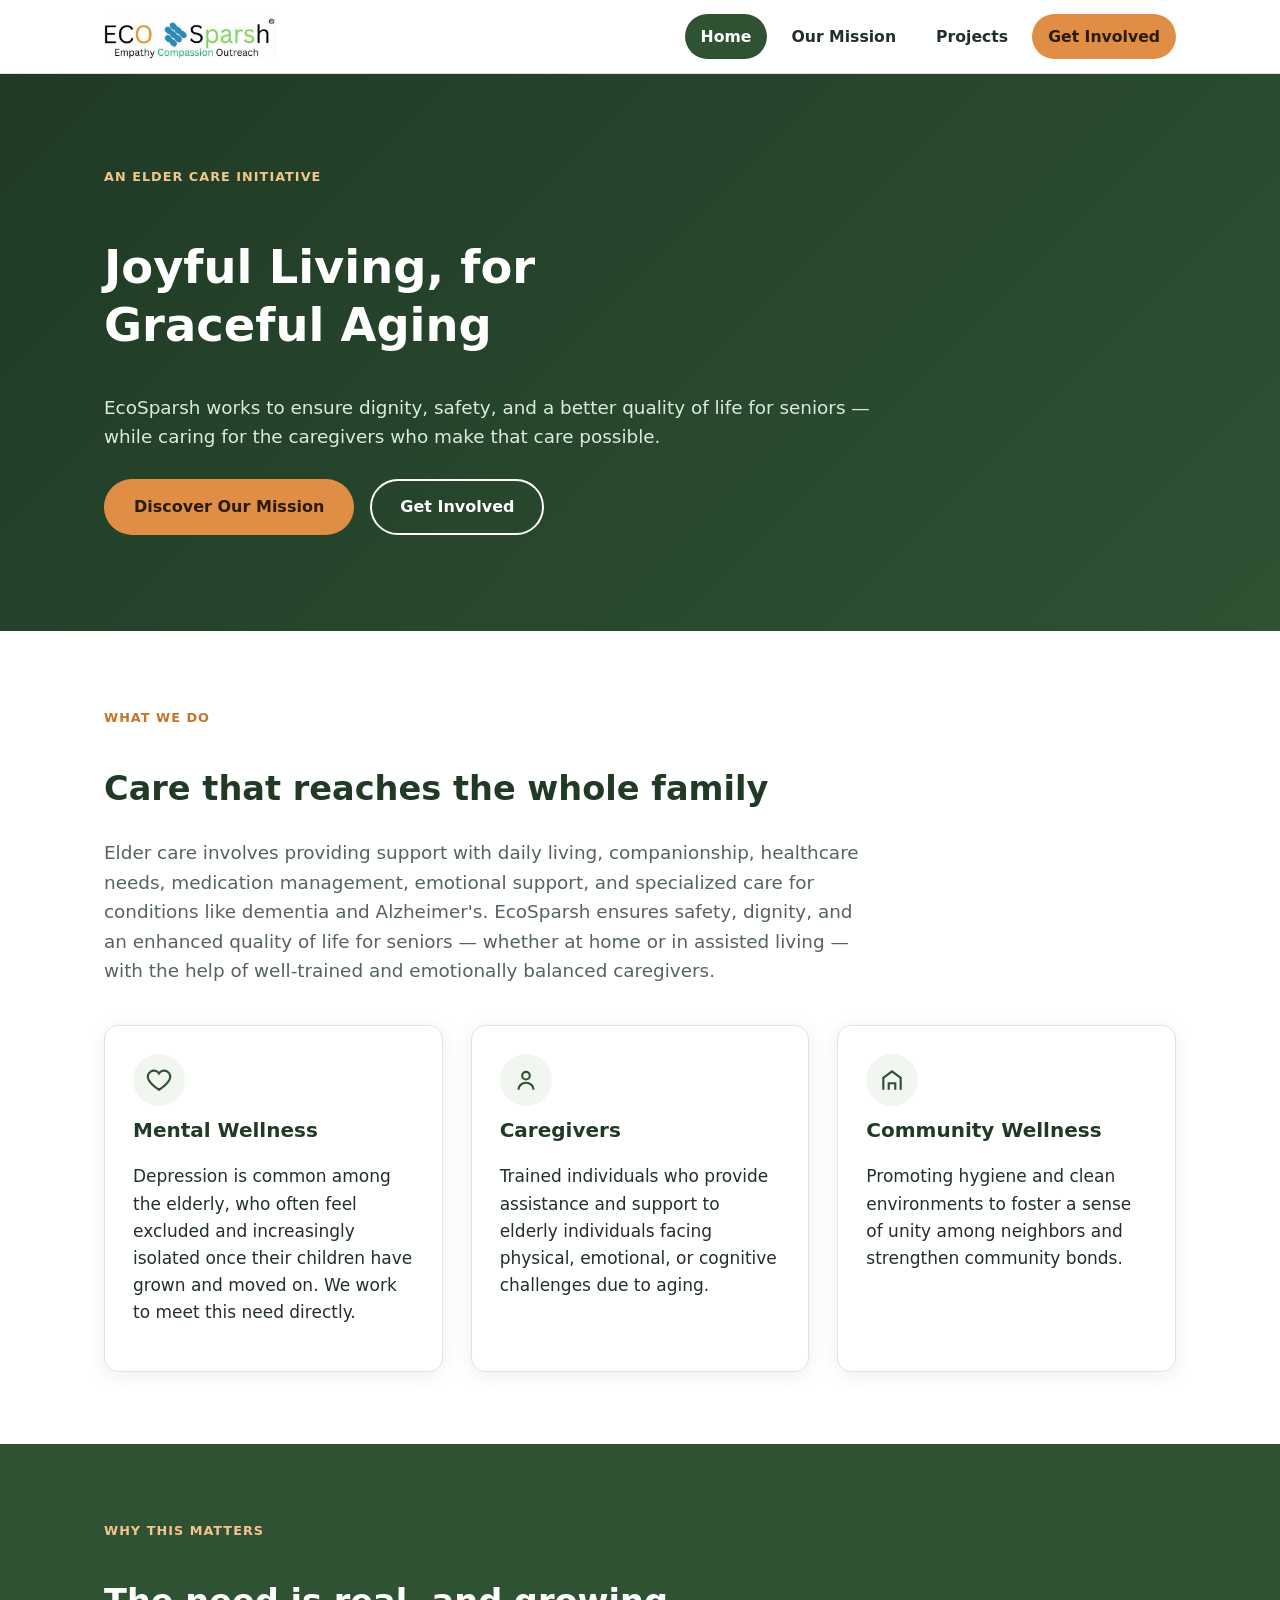
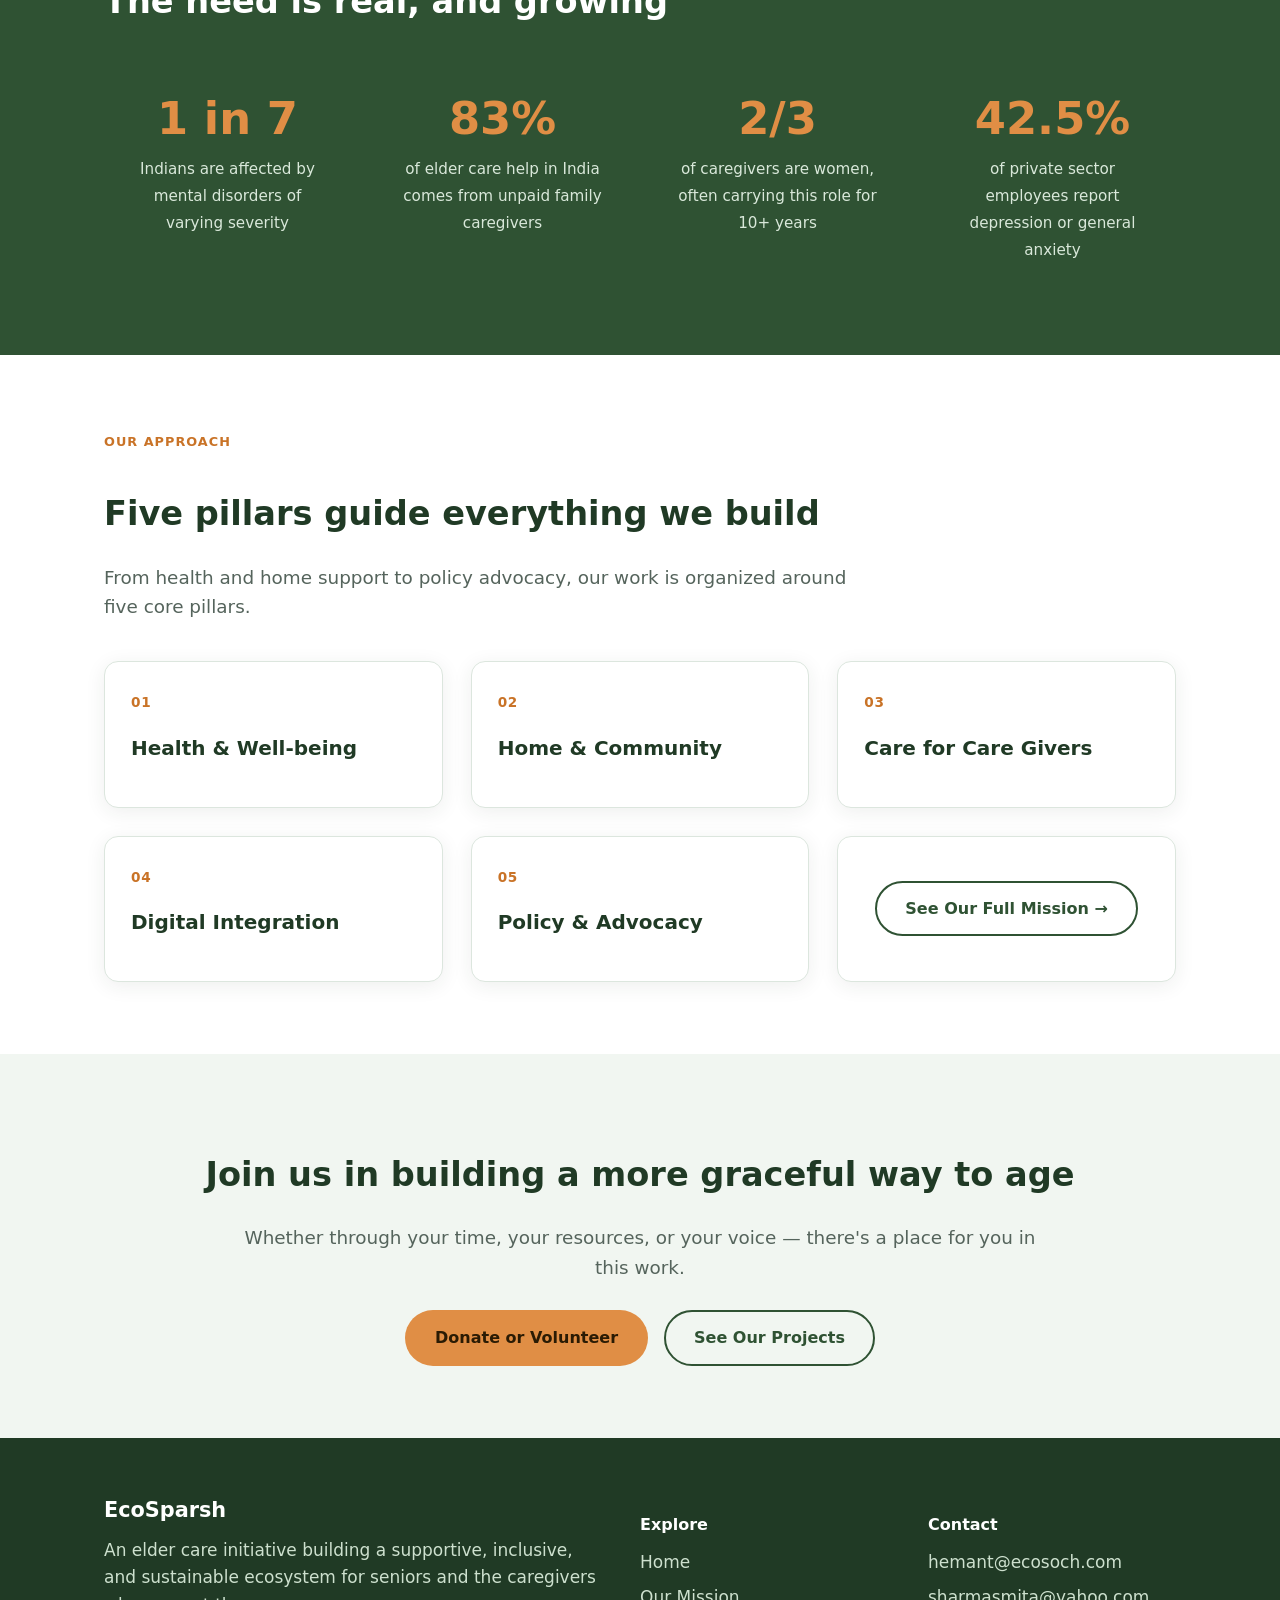
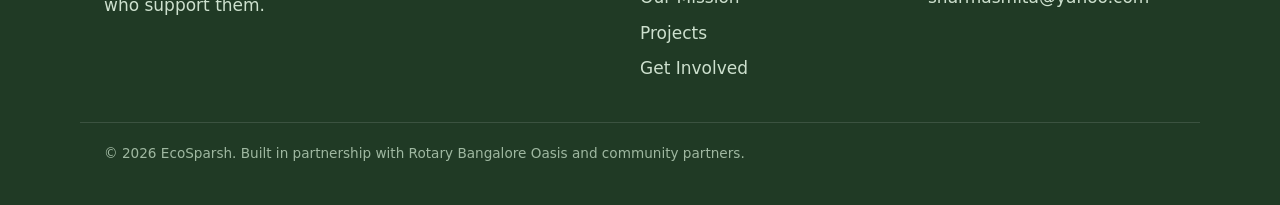
==== index.html @ 5dba7f8b "Initial Upload" ====
<!DOCTYPE html>
<html lang="en">
<head>
<meta charset="UTF-8">
<meta name="viewport" content="width=device-width, initial-scale=1.0">
<title>EcoSparsh — Joyful Living, for Graceful Aging</title>
<meta name="description" content="EcoSparsh is an elder care initiative building a supportive, inclusive, and sustainable ecosystem for seniors and the caregivers who support them.">
<link rel="icon" href="data:image/svg+xml,%3Csvg xmlns='http://www.w3.org/2000/svg' viewBox='0 0 40 40'%3E%3Ccircle cx='20' cy='20' r='20' fill='%232F5233'/%3E%3Cpath d='M20 30c-5-3-8-7-8-12 0-4 3-7 7-7 3 0 5 2 5 2s2-2 5-2c4 0 7 3 7 7 0 5-3 9-8 12l-4 2-4-2z' fill='%23fff'/%3E%3C/svg%3E">
<link rel="stylesheet" href="css/style.css">
</head>
<body>

<header class="site-header">
  <div class="container nav-wrap">
    <a class="brand" href="index.html">
      <img src="images/EcoSparshLogo.jpeg" alt="EcoSparsh" class="logo-img">
    </a>
    <button class="nav-toggle" aria-label="Toggle navigation" aria-expanded="false">
      <span></span><span></span><span></span>
    </button>
    <nav class="site-nav">
      <ul>
        <li><a href="index.html" class="active">Home</a></li>
        <li><a href="mission.html">Our Mission</a></li>
        <li><a href="projects.html">Projects</a></li>
        <li><a href="get-involved.html" class="nav-cta">Get Involved</a></li>
      </ul>
    </nav>
  </div>
</header>

<main>

  <section class="hero">
    <div class="container">
      <span class="eyebrow">An Elder Care Initiative</span>
      <h1>Joyful Living, for Graceful Aging</h1>
      <p class="lede">EcoSparsh works to ensure dignity, safety, and a better quality of life for seniors — while caring for the caregivers who make that care possible.</p>
      <div class="btn-row">
        <a href="mission.html" class="btn btn-accent">Discover Our Mission</a>
        <a href="get-involved.html" class="btn btn-outline">Get Involved</a>
      </div>
    </div>
  </section>

  <section class="section">
    <div class="container">
      <div class="section-head">
        <span class="eyebrow">What We Do</span>
        <h2>Care that reaches the whole family</h2>
        <p class="lede">
          Elder care involves providing support with daily living, companionship, healthcare needs, medication
          management, emotional support, and specialized care for conditions like dementia and Alzheimer's.
          EcoSparsh ensures safety, dignity, and an enhanced quality of life for seniors — whether at home or
          in assisted living — with the help of well-trained and emotionally balanced caregivers.
        </p>
      </div>

      <div class="grid grid-3">
        <div class="card">
          <div class="icon-badge">
            <svg viewBox="0 0 24 24" fill="none" stroke="#2F5233" stroke-width="2"><path d="M12 21s-7-4.5-9.5-9A5.5 5.5 0 0 1 12 6a5.5 5.5 0 0 1 9.5 6c-2.5 4.5-9.5 9-9.5 9z"/></svg>
          </div>
          <h3>Mental Wellness</h3>
          <p>Depression is common among the elderly, who often feel excluded and increasingly isolated once their children have grown and moved on. We work to meet this need directly.</p>
        </div>
        <div class="card">
          <div class="icon-badge">
            <svg viewBox="0 0 24 24" fill="none" stroke="#2F5233" stroke-width="2"><circle cx="12" cy="8" r="3.5"/><path d="M5 21c0-4 3.5-6.5 7-6.5S19 17 19 21"/></svg>
          </div>
          <h3>Caregivers</h3>
          <p>Trained individuals who provide assistance and support to elderly individuals facing physical, emotional, or cognitive challenges due to aging.</p>
        </div>
        <div class="card">
          <div class="icon-badge">
            <svg viewBox="0 0 24 24" fill="none" stroke="#2F5233" stroke-width="2"><path d="M4 21V10l8-6 8 6v11"/><path d="M9 21v-6h6v6"/></svg>
          </div>
          <h3>Community Wellness</h3>
          <p>Promoting hygiene and clean environments to foster a sense of unity among neighbors and strengthen community bonds.</p>
        </div>
      </div>
    </div>
  </section>

  <section class="section section-primary">
    <div class="container">
      <div class="section-head">
        <span class="eyebrow">Why This Matters</span>
        <h2>The need is real, and growing</h2>
      </div>
      <div class="grid grid-4">
        <div class="stat">
          <span class="stat-num">1 in 7</span>
          <span class="stat-label">Indians are affected by mental disorders of varying severity</span>
        </div>
        <div class="stat">
          <span class="stat-num">83%</span>
          <span class="stat-label">of elder care help in India comes from unpaid family caregivers</span>
        </div>
        <div class="stat">
          <span class="stat-num">2/3</span>
          <span class="stat-label">of caregivers are women, often carrying this role for 10+ years</span>
        </div>
        <div class="stat">
          <span class="stat-num">42.5%</span>
          <span class="stat-label">of private sector employees report depression or general anxiety</span>
        </div>
      </div>
    </div>
  </section>

  <section class="section">
    <div class="container">
      <div class="section-head">
        <span class="eyebrow">Our Approach</span>
        <h2>Five pillars guide everything we build</h2>
        <p class="lede">From health and home support to policy advocacy, our work is organized around five core pillars.</p>
      </div>
      <div class="grid grid-3">
        <div class="pillar-card"><span class="pillar-index">01</span><h3>Health &amp; Well-being</h3></div>
        <div class="pillar-card"><span class="pillar-index">02</span><h3>Home &amp; Community</h3></div>
        <div class="pillar-card"><span class="pillar-index">03</span><h3>Care for Care Givers</h3></div>
        <div class="pillar-card"><span class="pillar-index">04</span><h3>Digital Integration</h3></div>
        <div class="pillar-card"><span class="pillar-index">05</span><h3>Policy &amp; Advocacy</h3></div>
        <div class="pillar-card" style="display:flex;align-items:center;justify-content:center;">
          <a href="mission.html" class="btn btn-outline-dark">See Our Full Mission →</a>
        </div>
      </div>
    </div>
  </section>

  <section class="section section-alt">
    <div class="container" style="text-align:center;">
      <h2>Join us in building a more graceful way to age</h2>
      <p class="lede" style="margin:0 auto 0;">Whether through your time, your resources, or your voice — there's a place for you in this work.</p>
      <div class="btn-row" style="justify-content:center;">
        <a href="get-involved.html" class="btn btn-accent">Donate or Volunteer</a>
        <a href="projects.html" class="btn btn-outline-dark">See Our Projects</a>
      </div>
    </div>
  </section>

</main>

<footer class="site-footer">
  <div class="container footer-grid">
    <div>
      <span class="footer-brand">EcoSparsh</span>
      <p>An elder care initiative building a supportive, inclusive, and sustainable ecosystem for seniors and the caregivers who support them.</p>
    </div>
    <div>
      <h4>Explore</h4>
      <ul>
        <li><a href="index.html">Home</a></li>
        <li><a href="mission.html">Our Mission</a></li>
        <li><a href="projects.html">Projects</a></li>
        <li><a href="get-involved.html">Get Involved</a></li>
      </ul>
    </div>
    <div>
      <h4>Contact</h4>
      <ul>
        <li><a href="mailto:hemant@ecosoch.com">hemant@ecosoch.com</a></li>
        <li><a href="mailto:sharmasmita@yahoo.com">sharmasmita@yahoo.com</a></li>
      </ul>
    </div>
  </div>
  <div class="container footer-bottom">
    <p>&copy; 2026 EcoSparsh. Built in partnership with Rotary Bangalore Oasis and community partners.</p>
  </div>
</footer>

<script src="js/main.js"></script>
</body>
</html>
---- css/style.css ----
/* EcoSparsh — shared stylesheet */

:root {
  --color-primary: #2F5233;
  --color-primary-dark: #203A25;
  --color-primary-light: #4C7A52;
  --color-accent: #E08E45;
  --color-accent-dark: #C97327;
  --color-bg: #FFFFFF;
  --color-bg-alt: #F1F6F1;
  --color-text: #22302A;
  --color-text-muted: #55645C;
  --color-border: #DCE6DE;
  --radius: 14px;
  --shadow: 0 4px 20px rgba(34, 48, 42, 0.08);
  --max-width: 1120px;
  --font: "Segoe UI", system-ui, -apple-system, "Helvetica Neue", Arial, sans-serif;
}

* {
  box-sizing: border-box;
}

html {
  scroll-behavior: smooth;
}

body {
  margin: 0;
  font-family: var(--font);
  color: var(--color-text);
  background: var(--color-bg);
  line-height: 1.6;
  font-size: 17px;
}

h1, h2, h3, h4 {
  line-height: 1.25;
  font-weight: 700;
  color: var(--color-primary-dark);
}

h1 { font-size: clamp(2rem, 4vw, 2.9rem); }
h2 { font-size: clamp(1.5rem, 3vw, 2.1rem); }
h3 { font-size: 1.25rem; }

p { margin: 0 0 1rem; }

a {
  color: var(--color-primary);
  text-decoration: none;
}
a:hover, a:focus-visible {
  text-decoration: underline;
}

img { max-width: 100%; display: block; }

ul { margin: 0; padding: 0; }

.container {
  max-width: var(--max-width);
  margin: 0 auto;
  padding: 0 24px;
}

.section {
  padding: 72px 0;
}
.section-alt {
  background: var(--color-bg-alt);
}
.section-primary {
  background: var(--color-primary);
  color: #EFF5EF;
}
.section-primary h2, .section-primary h3 {
  color: #FFFFFF;
}

.eyebrow {
  display: inline-block;
  text-transform: uppercase;
  letter-spacing: 0.08em;
  font-size: 0.8rem;
  font-weight: 700;
  color: var(--color-accent-dark);
  margin-bottom: 0.75rem;
}
.section-primary .eyebrow { color: #F5C48E; }

.lede {
  font-size: 1.15rem;
  color: var(--color-text-muted);
  max-width: 68ch;
}
.section-primary .lede { color: #D9E8DA; }

/* Buttons */
.btn {
  display: inline-block;
  padding: 13px 28px;
  border-radius: 999px;
  font-weight: 700;
  font-size: 1rem;
  border: 2px solid transparent;
  cursor: pointer;
  transition: transform 0.15s ease, box-shadow 0.15s ease, background 0.15s ease;
}
.btn:hover, .btn:focus-visible { text-decoration: none; transform: translateY(-2px); }

.btn-accent {
  background: var(--color-accent);
  color: #2A1B04;
}
.btn-accent:hover { background: var(--color-accent-dark); color: #fff; }

.btn-outline {
  background: transparent;
  border-color: #FFFFFF;
  color: #FFFFFF;
}
.btn-outline:hover { background: rgba(255,255,255,0.12); }

.btn-outline-dark {
  background: transparent;
  border-color: var(--color-primary);
  color: var(--color-primary);
}
.btn-outline-dark:hover { background: var(--color-primary); color: #fff; }

.btn-row {
  display: flex;
  gap: 16px;
  flex-wrap: wrap;
  margin-top: 1.75rem;
}

/* Header / Nav */
.site-header {
  position: sticky;
  top: 0;
  z-index: 50;
  background: #FFFFFF;
  border-bottom: 1px solid var(--color-border);
}

.nav-wrap {
  display: flex;
  align-items: center;
  justify-content: space-between;
  padding-top: 14px;
  padding-bottom: 14px;
  position: relative;
}

.brand {
  display: flex;
  align-items: center;
  gap: 12px;
  color: var(--color-text);
}
.brand:hover { text-decoration: none; }

.logo-img {
  height: 44px;
  width: auto;
  display: block;
}

.brand-text {
  display: flex;
  flex-direction: column;
  line-height: 1.15;
}
.brand-text strong {
  font-size: 1.3rem;
  color: var(--color-primary-dark);
  font-weight: 800;
}
.brand-text small {
  font-size: 0.72rem;
  color: var(--color-text-muted);
  font-weight: 600;
  letter-spacing: 0.02em;
}

.nav-toggle {
  display: none;
  flex-direction: column;
  justify-content: center;
  gap: 5px;
  width: 40px;
  height: 40px;
  border: none;
  background: transparent;
  cursor: pointer;
}
.nav-toggle span {
  display: block;
  height: 3px;
  border-radius: 2px;
  background: var(--color-primary-dark);
}

.site-nav ul {
  display: flex;
  align-items: center;
  gap: 8px;
  list-style: none;
}

.site-nav a {
  display: inline-block;
  padding: 10px 16px;
  border-radius: 999px;
  color: var(--color-text);
  font-weight: 600;
  font-size: 0.98rem;
}
.site-nav a:hover, .site-nav a:focus-visible {
  background: var(--color-bg-alt);
  text-decoration: none;
}
.site-nav a.active {
  background: var(--color-primary);
  color: #fff;
}
.site-nav a.nav-cta {
  background: var(--color-accent);
  color: #2A1B04;
}
.site-nav a.nav-cta:hover { background: var(--color-accent-dark); color: #fff; }
.site-nav a.nav-cta.active { background: var(--color-accent-dark); color: #fff; }

/* Hero */
.hero {
  background: linear-gradient(135deg, var(--color-primary-dark), var(--color-primary));
  color: #F2F7F2;
  padding: 88px 0 96px;
}
.hero .eyebrow { color: #F5C48E; }
.hero h1 { color: #FFFFFF; max-width: 20ch; }
.hero .lede { color: #DCEADC; }

.page-banner {
  background: linear-gradient(135deg, var(--color-primary-dark), var(--color-primary));
  color: #fff;
  padding: 64px 0;
}
.page-banner h1 { color: #fff; }
.page-banner .lede { color: #DCEADC; }

/* Grids & Cards */
.grid {
  display: grid;
  gap: 28px;
}
.grid-3 { grid-template-columns: repeat(3, 1fr); }
.grid-2 { grid-template-columns: repeat(2, 1fr); }
.grid-4 { grid-template-columns: repeat(4, 1fr); }

.card {
  background: #fff;
  border: 1px solid var(--color-border);
  border-radius: var(--radius);
  padding: 28px;
  box-shadow: var(--shadow);
}
.card h3 { margin-top: 12px; }

.icon-badge {
  width: 52px;
  height: 52px;
  border-radius: 50%;
  background: var(--color-bg-alt);
  display: flex;
  align-items: center;
  justify-content: center;
  flex-shrink: 0;
}
.icon-badge svg { width: 26px; height: 26px; }

/* Stats */
.stat {
  text-align: center;
  padding: 20px;
}
.stat-num {
  font-size: clamp(2.1rem, 4vw, 2.8rem);
  font-weight: 800;
  color: var(--color-accent);
  display: block;
}
.stat-label {
  color: #D9E8DA;
  font-size: 0.95rem;
}

/* Numbered project cards */
.project-card {
  background: #fff;
  border: 1px solid var(--color-border);
  border-radius: var(--radius);
  padding: 32px;
  box-shadow: var(--shadow);
  margin-bottom: 28px;
}
.project-card .project-num {
  display: inline-flex;
  align-items: center;
  justify-content: center;
  width: 40px;
  height: 40px;
  border-radius: 50%;
  background: var(--color-primary);
  color: #fff;
  font-weight: 800;
  margin-bottom: 14px;
}
.project-meta {
  display: inline-block;
  font-size: 0.85rem;
  font-weight: 700;
  color: var(--color-primary-dark);
  background: var(--color-bg-alt);
  padding: 4px 12px;
  border-radius: 999px;
  margin-left: 10px;
}
.tag-list {
  display: flex;
  flex-wrap: wrap;
  gap: 8px;
  margin-top: 14px;
  list-style: none;
}
.tag-list li {
  background: var(--color-bg-alt);
  border: 1px solid var(--color-border);
  padding: 5px 14px;
  border-radius: 999px;
  font-size: 0.88rem;
  color: var(--color-primary-dark);
}

/* Check list */
.check-list {
  list-style: none;
  display: grid;
  gap: 12px;
}
.check-list li {
  display: flex;
  gap: 12px;
  align-items: flex-start;
}
.check-list li svg {
  flex-shrink: 0;
  width: 20px;
  height: 20px;
  margin-top: 3px;
  color: var(--color-accent-dark);
}

/* Pillar cards */
.pillar-card {
  background: #fff;
  border: 1px solid var(--color-border);
  border-radius: var(--radius);
  padding: 26px;
  box-shadow: var(--shadow);
}
.pillar-card .pillar-index {
  font-size: 0.85rem;
  font-weight: 800;
  color: var(--color-accent-dark);
  letter-spacing: 0.05em;
}
.pillar-card ul {
  list-style: none;
  margin-top: 14px;
  display: grid;
  gap: 8px;
}
.pillar-card ul li {
  padding-left: 18px;
  position: relative;
  color: var(--color-text-muted);
  font-size: 0.95rem;
}
.pillar-card ul li::before {
  content: "";
  position: absolute;
  left: 0;
  top: 9px;
  width: 6px;
  height: 6px;
  border-radius: 50%;
  background: var(--color-accent);
}

/* Contact cards */
.contact-card {
  background: #fff;
  border: 1px solid var(--color-border);
  border-radius: var(--radius);
  padding: 26px;
  box-shadow: var(--shadow);
  display: flex;
  align-items: center;
  gap: 18px;
}
.contact-card .avatar {
  width: 56px;
  height: 56px;
  border-radius: 50%;
  background: var(--color-primary);
  color: #fff;
  display: flex;
  align-items: center;
  justify-content: center;
  font-weight: 800;
  font-size: 1.2rem;
  flex-shrink: 0;
}
.contact-card a {
  font-weight: 700;
}

.section-head {
  max-width: 70ch;
  margin-bottom: 40px;
}

/* Footer */
.site-footer {
  background: var(--color-primary-dark);
  color: #CDE0CE;
  padding: 56px 0 24px;
}
.footer-grid {
  display: grid;
  grid-template-columns: 2fr 1fr 1fr;
  gap: 40px;
}
.footer-grid h4 {
  color: #fff;
  font-size: 1rem;
  margin-bottom: 14px;
}
.footer-grid ul { list-style: none; display: grid; gap: 8px; }
.footer-grid a { color: #CDE0CE; }
.footer-grid a:hover { color: #fff; }
.footer-brand {
  font-size: 1.3rem;
  font-weight: 800;
  color: #fff;
  margin-bottom: 10px;
  display: block;
}
.footer-bottom {
  border-top: 1px solid rgba(255,255,255,0.12);
  margin-top: 40px;
  padding-top: 20px;
  font-size: 0.85rem;
  color: #9FB8A1;
}

/* Responsive */
@media (max-width: 860px) {
  .grid-3, .grid-2, .grid-4 { grid-template-columns: 1fr; }
  .footer-grid { grid-template-columns: 1fr; }
}

@media (max-width: 720px) {
  .nav-toggle { display: flex; }
  .site-nav {
    position: absolute;
    top: 100%;
    left: 0;
    right: 0;
    background: #fff;
    border-bottom: 1px solid var(--color-border);
    box-shadow: var(--shadow);
    display: none;
  }
  .site-nav.open { display: block; }
  .site-nav ul {
    flex-direction: column;
    align-items: stretch;
    padding: 12px 24px 20px;
    gap: 4px;
  }
  .site-nav a { display: block; }
  .contact-card { flex-direction: column; text-align: center; }
}
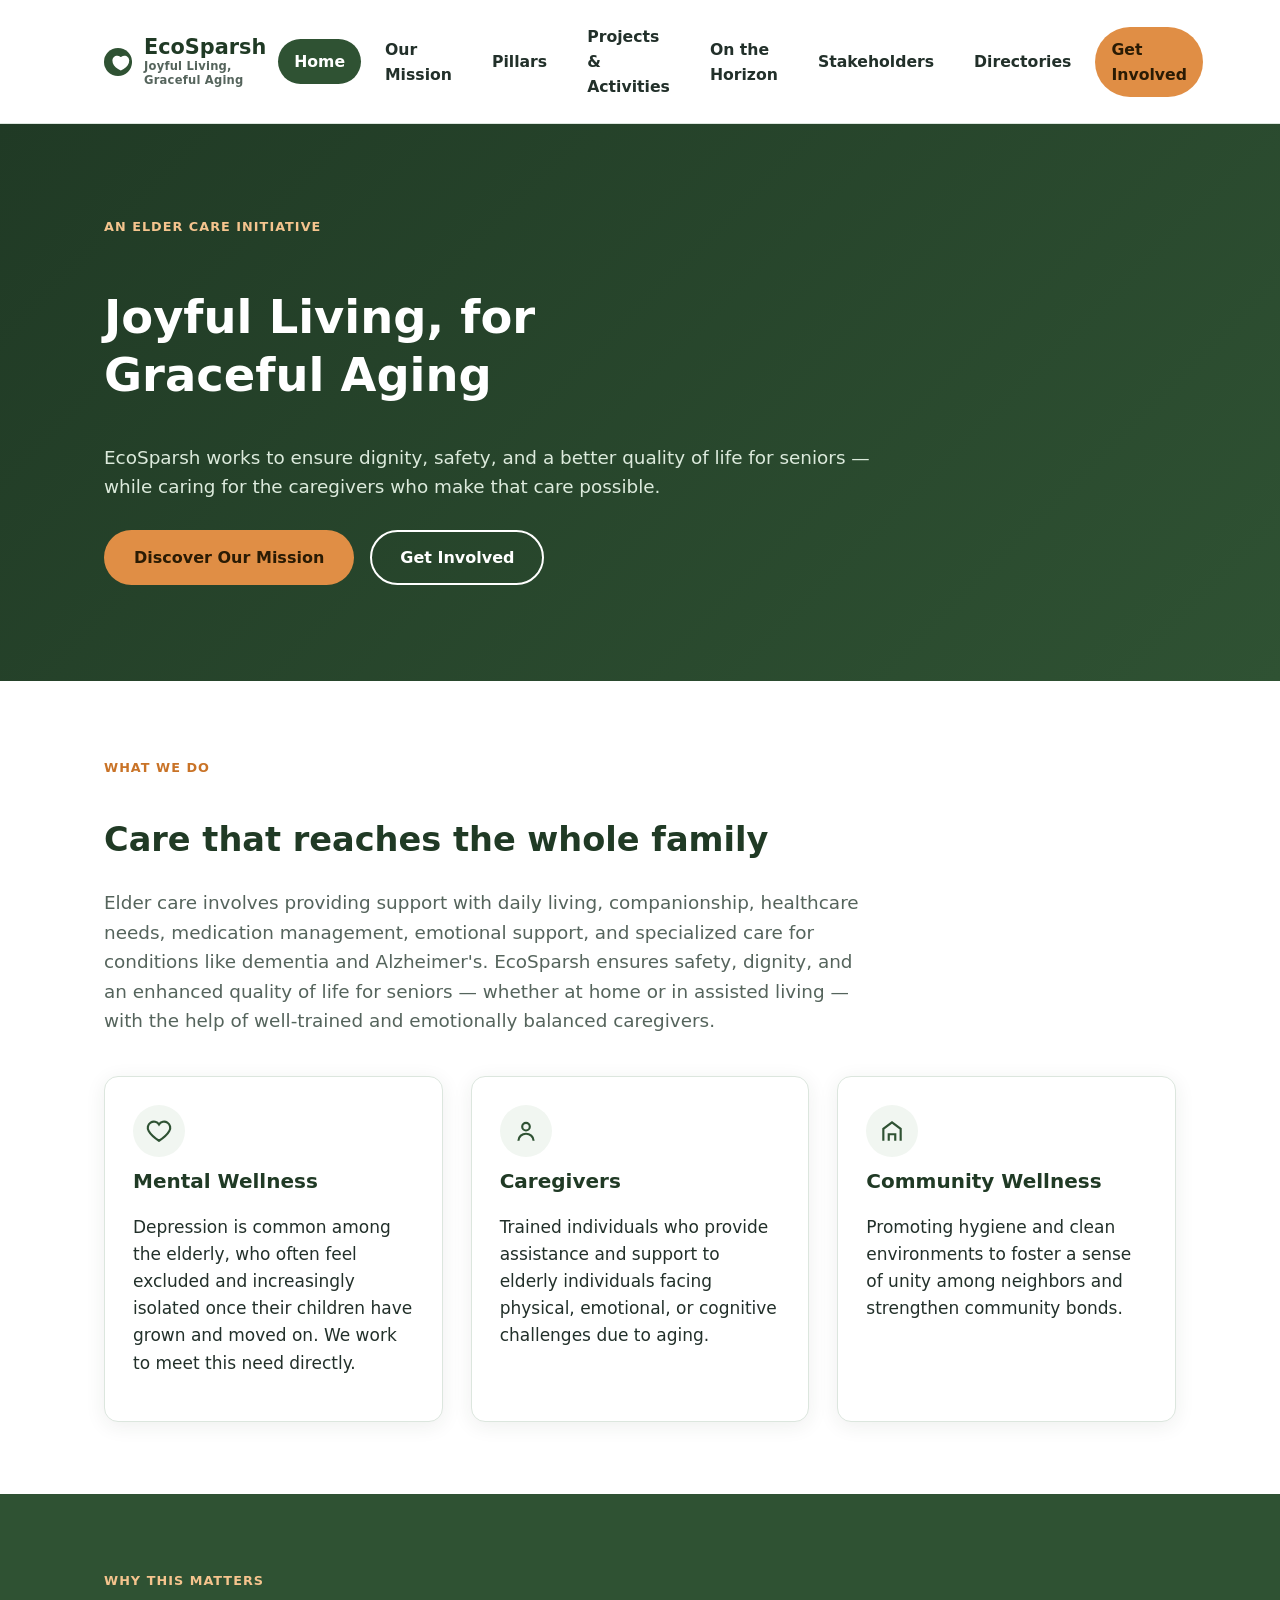
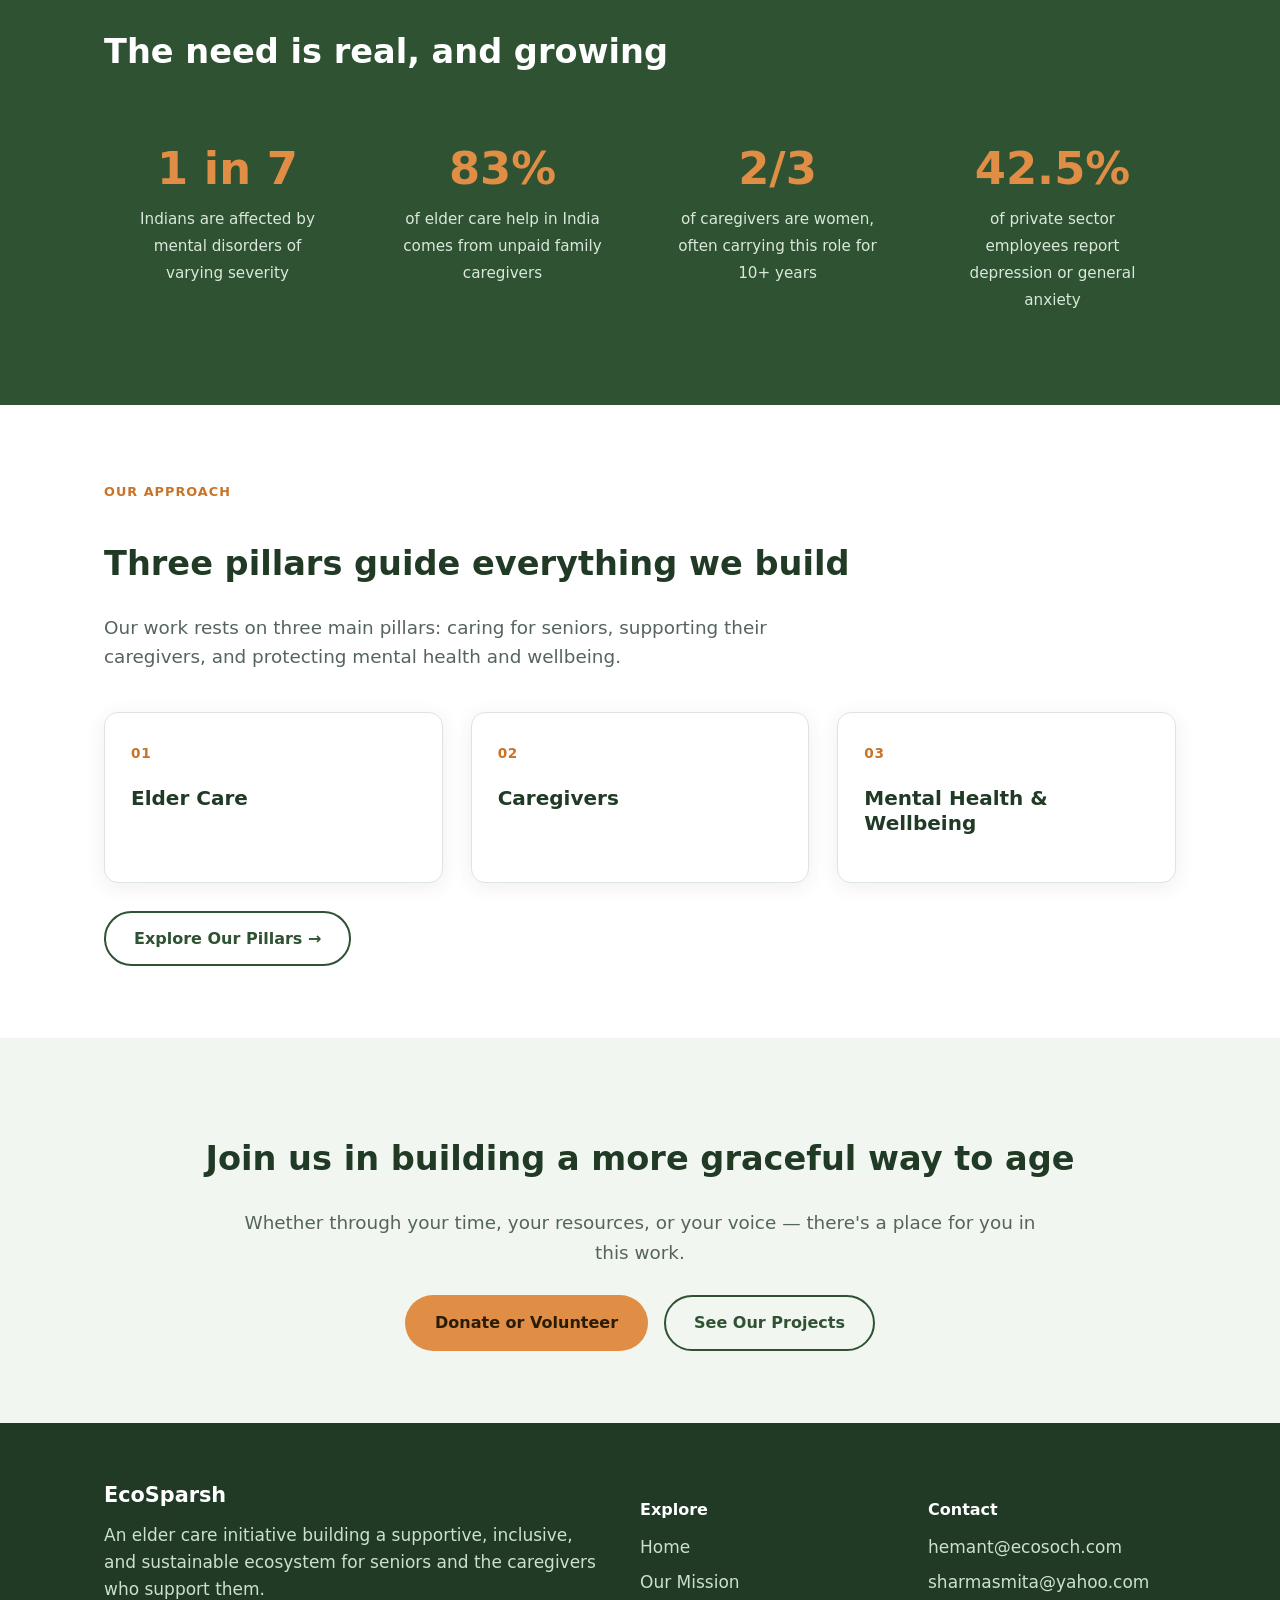
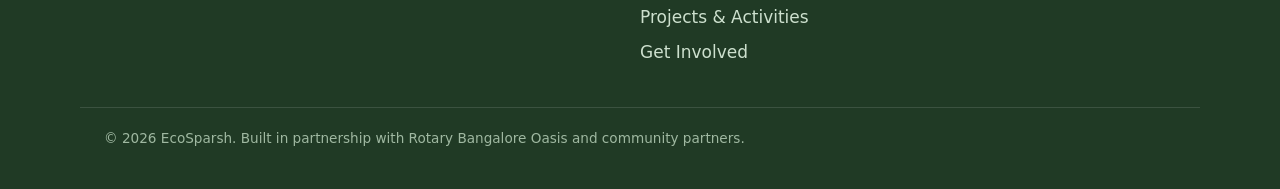
==== commit 98e95e03: "Updated Website" ====
--- a/index.html
+++ b/index.html
@@ -13,7 +13,11 @@
 <header class="site-header">
   <div class="container nav-wrap">
     <a class="brand" href="index.html">
-      <img src="images/EcoSparshLogo.jpeg" alt="EcoSparsh" class="logo-img">
+      <svg width="40" height="40" viewBox="0 0 40 40" aria-hidden="true">
+        <circle cx="20" cy="20" r="20" fill="#2F5233"/>
+        <path d="M20 30c-5-3-8-7-8-12 0-4 3-7 7-7 3 0 5 2 5 2s2-2 5-2c4 0 7 3 7 7 0 5-3 9-8 12l-4 2-4-2z" fill="#fff"/>
+      </svg>
+      <span class="brand-text"><strong>EcoSparsh</strong><small>Joyful Living, Graceful Aging</small></span>
     </a>
     <button class="nav-toggle" aria-label="Toggle navigation" aria-expanded="false">
       <span></span><span></span><span></span>
@@ -22,7 +26,11 @@
       <ul>
         <li><a href="index.html" class="active">Home</a></li>
         <li><a href="mission.html">Our Mission</a></li>
-        <li><a href="projects.html">Projects</a></li>
+        <li><a href="pillars.html">Pillars</a></li>
+        <li><a href="projects.html">Projects &amp; Activities</a></li>
+        <li><a href="events.html">On the Horizon</a></li>
+        <li><a href="stakeholders.html">Stakeholders</a></li>
+        <li><a href="directories.html">Directories</a></li>
         <li><a href="get-involved.html" class="nav-cta">Get Involved</a></li>
       </ul>
     </nav>
@@ -113,19 +121,15 @@
     <div class="container">
       <div class="section-head">
         <span class="eyebrow">Our Approach</span>
-        <h2>Five pillars guide everything we build</h2>
-        <p class="lede">From health and home support to policy advocacy, our work is organized around five core pillars.</p>
+        <h2>Three pillars guide everything we build</h2>
+        <p class="lede">Our work rests on three main pillars: caring for seniors, supporting their caregivers, and protecting mental health and wellbeing.</p>
       </div>
       <div class="grid grid-3">
-        <div class="pillar-card"><span class="pillar-index">01</span><h3>Health &amp; Well-being</h3></div>
-        <div class="pillar-card"><span class="pillar-index">02</span><h3>Home &amp; Community</h3></div>
-        <div class="pillar-card"><span class="pillar-index">03</span><h3>Care for Care Givers</h3></div>
-        <div class="pillar-card"><span class="pillar-index">04</span><h3>Digital Integration</h3></div>
-        <div class="pillar-card"><span class="pillar-index">05</span><h3>Policy &amp; Advocacy</h3></div>
-        <div class="pillar-card" style="display:flex;align-items:center;justify-content:center;">
-          <a href="mission.html" class="btn btn-outline-dark">See Our Full Mission →</a>
-        </div>
+        <div class="pillar-card"><span class="pillar-index">01</span><h3>Elder Care</h3></div>
+        <div class="pillar-card"><span class="pillar-index">02</span><h3>Caregivers</h3></div>
+        <div class="pillar-card"><span class="pillar-index">03</span><h3>Mental Health &amp; Wellbeing</h3></div>
       </div>
+      <div class="btn-row"><a href="pillars.html" class="btn btn-outline-dark">Explore Our Pillars →</a></div>
     </div>
   </section>
 
@@ -153,7 +157,7 @@
       <ul>
         <li><a href="index.html">Home</a></li>
         <li><a href="mission.html">Our Mission</a></li>
-        <li><a href="projects.html">Projects</a></li>
+        <li><a href="projects.html">Projects &amp; Activities</a></li>
         <li><a href="get-involved.html">Get Involved</a></li>
       </ul>
     </div>
@@ -172,4 +176,4 @@
 
 <script src="js/main.js"></script>
 </body>
-</html>
+</html>
